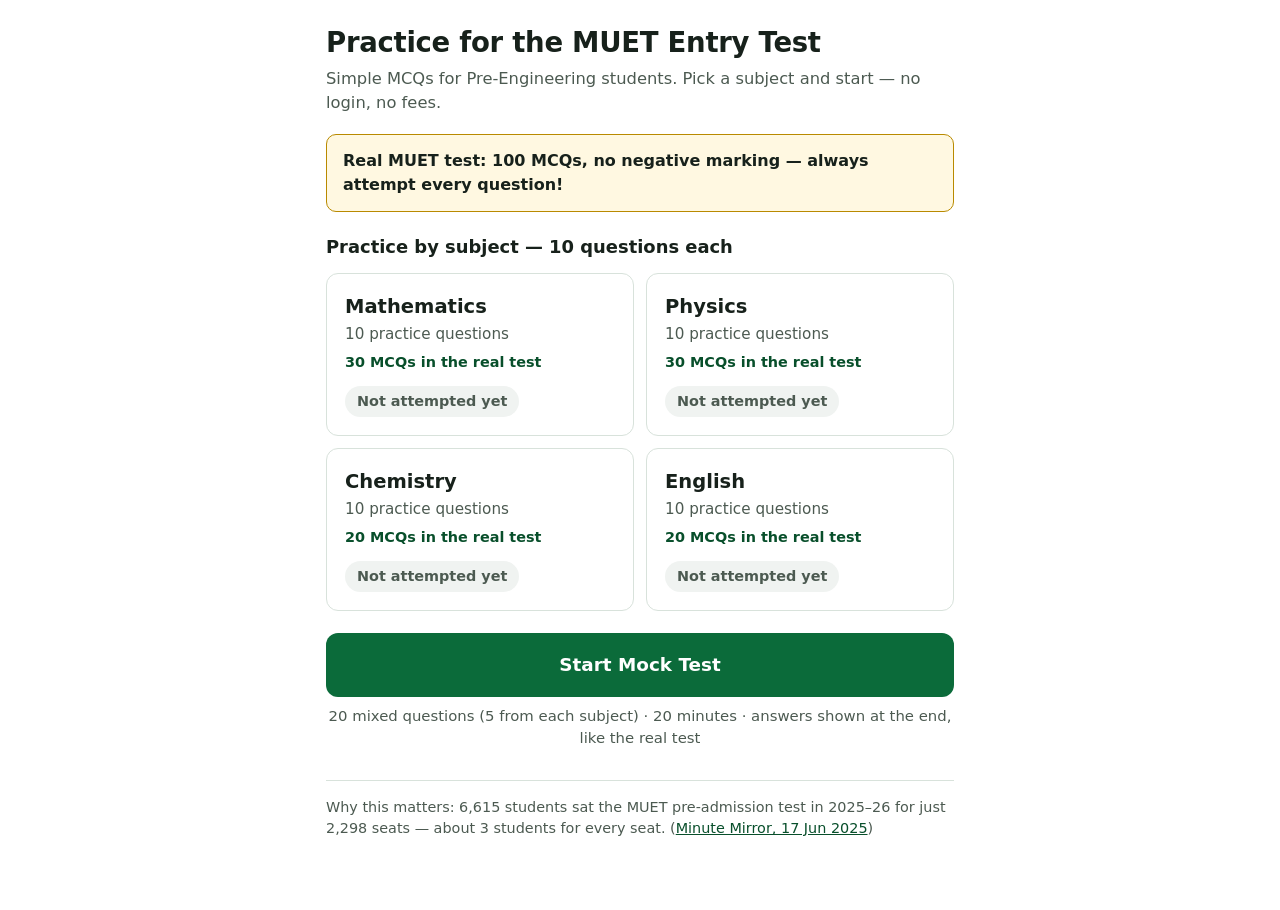
==== index.html @ 8d9f632a "Add MUET MCQ Practice App (index.html) and README" ====
<!doctype html>
<html lang="en">
  <head>
    <meta charset="utf-8" />
    <meta name="viewport" content="width=device-width, initial-scale=1, viewport-fit=cover" />
    <meta name="color-scheme" content="light" />
    <link rel="icon" href="data:," />
    <title>MUET MCQ Practice App</title>
    <style>
      :root{
        --green:#0b6b3a;
        --green-dark:#084f2b;
        --green-soft:#e7f4ec;
        --ink:#17211b;
        --muted:#4c5a51;
        --line:#d8e2db;
        --card:#ffffff;
        --bg:#ffffff;
        --correct-bg:#e3f5e9;
        --correct-line:#1c8a4a;
        --wrong-bg:#fdecec;
        --wrong-line:#c62f2f;
        --note-bg:#fff8e1;
        --note-line:#b98a00;
      }
      *{ box-sizing:border-box; }
      html{ -webkit-text-size-adjust:100%; }
      body{
        margin:0; background:var(--bg); color:var(--ink);
        font-family:"Segoe UI", system-ui, -apple-system, Roboto, "Helvetica Neue", Arial, sans-serif;
        font-size:17px; line-height:1.5;
      }
      button{ font:inherit; cursor:pointer; min-height:48px; }
      .wrap{ max-width:660px; margin:0 auto; padding:20px 16px 56px; }

      /* ---------- Home ---------- */
      .intro h1{ font-size:1.72rem; line-height:1.2; margin:6px 0 8px; letter-spacing:-.01em; }
      .intro p{ margin:0 0 4px; color:var(--muted); font-size:1.02rem; }
      .note{
        margin:18px 0 22px; padding:14px 16px;
        background:var(--note-bg); border:1.5px solid var(--note-line); border-radius:10px;
        font-weight:600; font-size:1rem;
      }
      h2.section{ font-size:1.12rem; margin:22px 0 12px; }
      .subjects{ display:grid; grid-template-columns:1fr; gap:12px; }
      @media (min-width:560px){ .subjects{ grid-template-columns:1fr 1fr; } }
      .subject-card{
        display:block; width:100%; text-align:left;
        background:var(--card); border:1.5px solid var(--line); border-radius:12px;
        padding:18px; color:var(--ink);
      }
      .subject-card:active{ border-color:var(--green); }
      .subject-card .s-name{ font-size:1.22rem; font-weight:700; display:block; }
      .subject-card .s-meta{ color:var(--muted); font-size:.95rem; display:block; margin-top:2px; }
      .subject-card .s-real{ display:block; margin-top:6px; font-size:.9rem; color:var(--green-dark); font-weight:600; }
      .best{
        display:inline-block; margin-top:12px; padding:5px 12px; border-radius:999px;
        background:var(--green-soft); color:var(--green-dark); font-weight:700; font-size:.9rem;
      }
      .best.none{ background:#f0f3f1; color:var(--muted); font-weight:600; }
      .mock-btn{
        display:block; width:100%; margin-top:22px; padding:18px;
        background:var(--green); color:#fff; border:none; border-radius:12px;
        font-size:1.15rem; font-weight:700; text-align:center;
      }
      .mock-btn:active{ background:var(--green-dark); }
      .mock-sub{ text-align:center; color:var(--muted); font-size:.93rem; margin:8px 0 0; }
      .fact{ margin-top:30px; padding-top:16px; border-top:1px solid var(--line); color:var(--muted); font-size:.9rem; }
      .fact a{ color:var(--green-dark); }

      /* ---------- Quiz ---------- */
      .quiz-top{ display:flex; align-items:center; justify-content:space-between; gap:12px; margin-bottom:10px; }
      .quiz-label{ font-weight:700; font-size:1.05rem; }
      .timer{
        font-variant-numeric:tabular-nums; font-weight:700; font-size:1.05rem;
        background:var(--green-soft); color:var(--green-dark);
        padding:6px 14px; border-radius:999px; white-space:nowrap;
      }
      .timer.low{ background:var(--wrong-bg); color:var(--wrong-line); }
      .progress-text{ color:var(--muted); font-size:.95rem; margin:0 0 6px; }
      .bar{ height:10px; background:#edf1ee; border-radius:999px; overflow:hidden; margin-bottom:22px; }
      .bar > div{ height:100%; background:var(--green); border-radius:999px; transition:width .25s ease; }
      @media (prefers-reduced-motion: reduce){ .bar > div{ transition:none; } }
      .q-text{ font-size:1.28rem; font-weight:700; line-height:1.35; margin:0 0 18px; }
      .options{ display:grid; gap:10px; }
      .opt{
        display:block; width:100%; text-align:left;
        background:#fff; border:1.5px solid var(--line); border-radius:10px;
        padding:14px 16px; font-size:1.05rem; color:var(--ink);
      }
      .opt .letter{ font-weight:700; color:var(--green-dark); margin-right:8px; }
      .opt.selected{ border-color:var(--green); background:var(--green-soft); }
      .opt.correct{ border-color:var(--correct-line); background:var(--correct-bg); }
      .opt.wrong{ border-color:var(--wrong-line); background:var(--wrong-bg); }
      .opt:disabled{ cursor:default; opacity:1; }
      .explain{
        margin-top:16px; padding:14px 16px; border-radius:10px;
        background:var(--green-soft); border:1.5px solid var(--green);
        font-size:1rem;
      }
      .explain .verdict{ font-weight:800; display:block; margin-bottom:4px; }
      .explain.bad{ background:var(--wrong-bg); border-color:var(--wrong-line); }
      .next-btn{
        display:block; width:100%; margin-top:18px; padding:15px;
        background:var(--green); color:#fff; border:none; border-radius:10px;
        font-size:1.08rem; font-weight:700;
      }
      .next-btn:active{ background:var(--green-dark); }
      .quit-btn{
        display:block; margin:14px auto 0; background:none; border:none; color:var(--muted);
        text-decoration:underline; min-height:44px; padding:8px 16px; font-size:.98rem;
      }

      /* ---------- Result ---------- */
      .result-box{ text-align:center; padding:26px 10px 6px; }
      .score-big{ font-size:3rem; font-weight:800; line-height:1; color:var(--green-dark); }
      .score-big small{ font-size:1.4rem; color:var(--muted); font-weight:600; }
      .pct{ font-size:1.15rem; font-weight:700; margin-top:8px; }
      .encourage{ color:var(--muted); font-size:1.05rem; margin:10px auto 0; max-width:44ch; }
      .result-actions{ display:grid; gap:10px; margin-top:24px; }
      .btn-primary{
        padding:15px; background:var(--green); color:#fff; border:none; border-radius:10px;
        font-size:1.08rem; font-weight:700; width:100%;
      }
      .btn-primary:active{ background:var(--green-dark); }
      .btn-secondary{
        padding:15px; background:#fff; color:var(--green-dark); border:1.5px solid var(--green); border-radius:10px;
        font-size:1.08rem; font-weight:700; width:100%;
      }
      h2.review-title{ font-size:1.2rem; margin:34px 0 6px; text-align:left; }
      .review-item{
        border:1.5px solid var(--line); border-radius:10px; padding:16px; margin-top:12px; text-align:left;
      }
      .review-item .r-sub{ font-size:.82rem; font-weight:700; letter-spacing:.04em; text-transform:uppercase; color:var(--green-dark); }
      .review-item .r-q{ font-weight:700; margin:4px 0 10px; font-size:1.05rem; }
      .review-item p{ margin:5px 0; font-size:.98rem; }
      .review-item .ok{ color:var(--correct-line); font-weight:700; }
      .review-item .bad{ color:var(--wrong-line); font-weight:700; }
      .review-item .r-expl{ color:var(--muted); margin-top:8px; }
      [hidden]{ display:none !important; }
    </style>
  </head>
  <body>
    <main class="wrap">

      <!-- ================= HOME ================= -->
      <section id="view-home">
        <div class="intro">
          <h1>Practice for the MUET Entry Test</h1>
          <p>Simple MCQs for Pre-Engineering students. Pick a subject and start — no login, no fees.</p>
        </div>

        <div class="note">Real MUET test: 100 MCQs, no negative marking — always attempt every question!</div>

        <h2 class="section">Practice by subject — 10 questions each</h2>
        <div class="subjects" id="subject-cards"></div>

        <button class="mock-btn" id="mock-start" type="button">Start Mock Test</button>
        <p class="mock-sub">20 mixed questions (5 from each subject) &middot; 20 minutes &middot; answers shown at the end, like the real test</p>

        <p class="fact">Why this matters: 6,615 students sat the MUET pre-admission test in 2025–26 for just 2,298 seats — about 3 students for every seat. (<a href="https://minutemirror.com.pk/muet-kicks-off-computerized-admission-tests-for-2025-26-intake-403327/" target="_blank" rel="noopener">Minute Mirror, 17 Jun 2025</a>)</p>
      </section>

      <!-- ================= QUIZ ================= -->
      <section id="view-quiz" hidden>
        <div class="quiz-top">
          <span class="quiz-label" id="quiz-label">Mathematics</span>
          <span class="timer" id="quiz-timer" hidden>20:00</span>
        </div>
        <p class="progress-text" id="progress-text">Question 1 of 10</p>
        <div class="bar"><div id="progress-bar" style="width:0%"></div></div>

        <p class="q-text" id="q-text"></p>
        <div class="options" id="q-options"></div>

        <div class="explain" id="q-explain" hidden>
          <span class="verdict" id="q-verdict"></span>
          <span id="q-explain-text"></span>
        </div>

        <button class="next-btn" id="q-next" type="button" hidden>Next Question</button>
        <button class="quit-btn" id="q-quit" type="button">Quit and go home</button>
      </section>

      <!-- ================= RESULT ================= -->
      <section id="view-result" hidden>
        <div class="result-box">
          <div class="score-big"><span id="r-score">0</span> <small id="r-total">/ 10</small></div>
          <div class="pct" id="r-pct"></div>
          <p class="encourage" id="r-message"></p>
          <div class="result-actions">
            <button class="btn-primary" id="r-again" type="button">Practice Again</button>
            <button class="btn-secondary" id="r-home" type="button">Home</button>
          </div>
        </div>
        <div id="review-wrap" hidden>
          <h2 class="review-title">Review your answers</h2>
          <div id="review-list"></div>
          <div class="result-actions">
            <button class="btn-secondary" id="r-home-2" type="button">Home</button>
          </div>
        </div>
      </section>

    </main>

    <script>
      "use strict";

      /* ============ QUESTION BANK (exactly as provided) ============ */
      var BANK = {
        math: {
          name: "Mathematics",
          real: "30 MCQs in the real test",
          questions: [
            { q: "If x + 5 = 12, then x = ?", opts: ["5", "7", "12", "17"], ans: 1, expl: "When a number crosses the = sign, + becomes −. So x = 12 − 5 = 7." },
            { q: "If x − 3 = 5, then x = ?", opts: ["2", "3", "8", "15"], ans: 2, expl: "Crossing the = sign, − becomes +. So x = 5 + 3 = 8." },
            { q: "What is 20% of 200?", opts: ["20", "40", "60", "100"], ans: 1, expl: "20% means 20 out of 100. 200 × 20/100 = 40." },
            { q: "7 × 8 = ?", opts: ["54", "56", "63", "72"], ans: 1, expl: "7 × 8 = 56." },
            { q: "If 3x = 15, then x = ?", opts: ["3", "5", "12", "45"], ans: 1, expl: "Divide both sides by 3: x = 15 ÷ 3 = 5." },
            { q: "What is the square of 9?", opts: ["18", "36", "81", "99"], ans: 2, expl: "Square means multiply the number by itself: 9 × 9 = 81." },
            { q: "Which number is prime?", opts: ["9", "15", "11", "21"], ans: 2, expl: "A prime number has only two factors: 1 and itself. 11 is prime." },
            { q: "1/2 + 1/4 = ?", opts: ["1/6", "2/6", "3/4", "1"], ans: 2, expl: "Make the bottom numbers equal: 1/2 = 2/4, so 2/4 + 1/4 = 3/4." },
            { q: "What is 2³?", opts: ["5", "6", "8", "9"], ans: 2, expl: "2³ = 2 × 2 × 2 = 8." },
            { q: "The angles of a triangle add up to:", opts: ["90°", "180°", "270°", "360°"], ans: 1, expl: "The three angles of any triangle always add up to 180 degrees." }
          ]
        },
        physics: {
          name: "Physics",
          real: "30 MCQs in the real test",
          questions: [
            { q: "Speed is calculated as:", opts: ["Distance × Time", "Distance ÷ Time", "Time ÷ Distance", "Distance + Time"], ans: 1, expl: "Speed = Distance ÷ Time." },
            { q: "The SI unit of force is:", opts: ["Joule", "Watt", "Newton", "Pascal"], ans: 2, expl: "Force is measured in newtons (N)." },
            { q: "A bus covers 60 km in 2 hours. Its speed is:", opts: ["120 km/h", "30 km/h", "62 km/h", "15 km/h"], ans: 1, expl: "Speed = 60 ÷ 2 = 30 km/h." },
            { q: "The SI unit of length is:", opts: ["Centimeter", "Metre", "Kilometer", "Inch"], ans: 1, expl: "The standard (SI) unit of length is the metre (m)." },
            { q: "Which of these is a scalar quantity?", opts: ["Speed", "Velocity", "Force", "Acceleration"], ans: 0, expl: "Speed has only size, no direction, so it is a scalar. The others have direction too." },
            { q: "Objects fall to the Earth because of:", opts: ["Magnetism", "Friction", "Gravity", "Pressure"], ans: 2, expl: "Gravity is the force that pulls objects toward the Earth." },
            { q: "The SI unit of energy is:", opts: ["Newton", "Joule", "Watt", "Volt"], ans: 1, expl: "Energy is measured in joules (J)." },
            { q: "A car moves at a constant speed of 10 m/s for 5 seconds. Distance covered = ?", opts: ["2 m", "15 m", "50 m", "100 m"], ans: 2, expl: "Distance = Speed × Time = 10 × 5 = 50 m." },
            { q: "Capacitive reactance (Xc) decreases when frequency:", opts: ["Decreases", "Increases", "Stays zero", "Becomes DC"], ans: 1, expl: "Xc = 1/(2πfC). When frequency f increases, Xc decreases." },
            { q: "At sea level, water boils at:", opts: ["90°C", "95°C", "100°C", "120°C"], ans: 2, expl: "At normal air pressure (sea level), water boils at 100°C." }
          ]
        },
        chemistry: {
          name: "Chemistry",
          real: "20 MCQs in the real test",
          questions: [
            { q: "The chemical formula of water is:", opts: ["CO2", "H2O", "O2", "H2"], ans: 1, expl: "Water is H2O." },
            { q: "One molecule of water has how many hydrogen atoms?", opts: ["1", "2", "3", "4"], ans: 1, expl: "H2O means 2 hydrogen atoms and 1 oxygen atom." },
            { q: "The smallest particle of an element is called:", opts: ["Molecule", "Atom", "Ion", "Cell"], ans: 1, expl: "Everything is made of atoms; an atom is the smallest part of an element." },
            { q: "The chemical symbol of sodium is:", opts: ["S", "So", "Na", "N"], ans: 2, expl: "Sodium's symbol is Na." },
            { q: "The pH of a neutral solution is:", opts: ["0", "7", "14", "1"], ans: 1, expl: "pH 7 is neutral. Below 7 is acidic, above 7 is basic." },
            { q: "Which of these is an acid?", opts: ["NaOH", "HCl", "NaCl", "CaCO3"], ans: 1, expl: "HCl (hydrochloric acid) is an acid." },
            { q: "The atomic number of oxygen is:", opts: ["6", "8", "16", "2"], ans: 1, expl: "Oxygen has 8 protons, so its atomic number is 8." },
            { q: "The formula of common salt is:", opts: ["KCl", "NaCl", "CaCl2", "NaOH"], ans: 1, expl: "Common salt is sodium chloride, NaCl." },
            { q: "Plants take in which gas for photosynthesis?", opts: ["Oxygen", "Nitrogen", "Carbon dioxide", "Hydrogen"], ans: 2, expl: "Plants use carbon dioxide (CO2) and release oxygen." },
            { q: "H2SO4 is the formula of:", opts: ["Hydrochloric acid", "Nitric acid", "Sulfuric acid", "Acetic acid"], ans: 2, expl: "H2SO4 is sulfuric acid." }
          ]
        },
        english: {
          name: "English",
          real: "20 MCQs in the real test",
          questions: [
            { q: "The synonym of “happy” is:", opts: ["Sad", "Glad", "Angry", "Tired"], ans: 1, expl: "Glad means happy." },
            { q: "The antonym of “big” is:", opts: ["Large", "Huge", "Small", "Wide"], ans: 2, expl: "The opposite of big is small." },
            { q: "The past tense of “go” is:", opts: ["Goed", "Went", "Gone to", "Going"], ans: 1, expl: "Go → went (past) → gone." },
            { q: "Choose the correct sentence:", opts: ["He go to school daily.", "He goes to school daily.", "He going to school daily.", "He gone to school daily."], ans: 1, expl: "With he/she/it, we add -s or -es to the verb: he goes." },
            { q: "The plural of “child” is:", opts: ["Childs", "Children", "Childes", "Childrens"], ans: 1, expl: "Child is irregular: its plural is children." },
            { q: "Which word is a noun?", opts: ["Run", "Quickly", "Book", "Happy"], ans: 2, expl: "A noun is a person, place or thing. Book is a thing." },
            { q: "She has ___ apple.", opts: ["a", "an", "the to", "two"], ans: 1, expl: "We use “an” before words starting with a vowel sound: an apple." },
            { q: "The synonym of “fast” is:", opts: ["Slow", "Quick", "Late", "Weak"], ans: 1, expl: "Quick means fast." },
            { q: "Choose the correct spelling:", opts: ["Beautifull", "Beautiful", "Biutiful", "Beautyful"], ans: 1, expl: "The correct spelling is B-E-A-U-T-I-F-U-L." },
            { q: "He is afraid ___ dogs.", opts: ["from", "of", "with", "by"], ans: 1, expl: "The correct phrase is “afraid of”." }
          ]
        }
      };

      var SUBJECT_KEYS = ["math", "physics", "chemistry", "english"];
      var LETTERS = ["A", "B", "C", "D"];

      /* Best scores for this session only (kept in memory, nothing is saved). */
      var bestScores = { math: null, physics: null, chemistry: null, english: null };

      /* ============ ELEMENTS ============ */
      var el = function (id) { return document.getElementById(id); };
      var viewHome = el("view-home"), viewQuiz = el("view-quiz"), viewResult = el("view-result");

      function show(view) {
        viewHome.hidden = view !== viewHome;
        viewQuiz.hidden = view !== viewQuiz;
        viewResult.hidden = view !== viewResult;
        window.scrollTo(0, 0);
      }

      /* ============ HOME ============ */
      function renderHome() {
        var wrap = el("subject-cards");
        wrap.innerHTML = "";
        SUBJECT_KEYS.forEach(function (key) {
          var s = BANK[key];
          var card = document.createElement("button");
          card.type = "button";
          card.className = "subject-card";
          var best = bestScores[key];
          card.innerHTML =
            '<span class="s-name"></span>' +
            '<span class="s-meta">10 practice questions</span>' +
            '<span class="s-real"></span>' +
            (best === null
              ? '<span class="best none">Not attempted yet</span>'
              : '<span class="best">Best score: ' + best + ' / 10</span>');
          card.querySelector(".s-name").textContent = s.name;
          card.querySelector(".s-real").textContent = s.real;
          card.addEventListener("click", function () { startPractice(key); });
          wrap.appendChild(card);
        });
        show(viewHome);
      }

      /* ============ QUIZ STATE ============ */
      var quiz = null;      // { mode, subjectKey, items:[{subject, q, opts, ans, expl}], index, score, answers:[], answered }
      var timerId = null;
      var timeLeft = 0;

      function shuffle(arr) {
        var a = arr.slice();
        for (var i = a.length - 1; i > 0; i--) {
          var j = Math.floor(Math.random() * (i + 1));
          var t = a[i]; a[i] = a[j]; a[j] = t;
        }
        return a;
      }

      function stopTimer() {
        if (timerId !== null) { clearInterval(timerId); timerId = null; }
      }

      function startPractice(key) {
        stopTimer();
        var s = BANK[key];
        var items = s.questions.map(function (item) {
          return { subject: s.name, q: item.q, opts: item.opts, ans: item.ans, expl: item.expl };
        });
        quiz = { mode: "practice", subjectKey: key, title: s.name + " — Practice", items: items, index: 0, score: 0, answers: [], answered: false, selected: -1 };
        el("quiz-timer").hidden = true;
        show(viewQuiz);
        renderQuestion();
      }

      function startMock() {
        stopTimer();
        var items = [];
        SUBJECT_KEYS.forEach(function (key) {
          var s = BANK[key];
          var picked = shuffle(s.questions).slice(0, 5);
          picked.forEach(function (item) {
            items.push({ subject: s.name, q: item.q, opts: item.opts, ans: item.ans, expl: item.expl });
          });
        });
        items = shuffle(items);
        quiz = { mode: "mock", subjectKey: null, title: "Mock Test", items: items, index: 0, score: 0, answers: [], answered: false, selected: -1 };
        timeLeft = 20 * 60;
        var timerEl = el("quiz-timer");
        timerEl.hidden = false;
        updateTimerDisplay();
        timerId = setInterval(function () {
          timeLeft--;
          updateTimerDisplay();
          if (timeLeft <= 0) { finishQuiz(true); }
        }, 1000);
        show(viewQuiz);
        renderQuestion();
      }

      function updateTimerDisplay() {
        var m = Math.floor(timeLeft / 60);
        var s = timeLeft % 60;
        var timerEl = el("quiz-timer");
        timerEl.textContent = (m < 10 ? "0" : "") + m + ":" + (s < 10 ? "0" : "") + s;
        timerEl.classList.toggle("low", timeLeft <= 60);
      }

      function renderQuestion() {
        var item = quiz.items[quiz.index];
        var total = quiz.items.length;
        el("quiz-label").textContent = quiz.title;
        el("progress-text").textContent = "Question " + (quiz.index + 1) + " of " + total;
        el("progress-bar").style.width = ((quiz.index) / total * 100) + "%";
        el("q-text").textContent = item.q;
        el("q-explain").hidden = true;
        var nextBtn = el("q-next");
        nextBtn.hidden = quiz.mode === "practice"; // practice: Next appears after answering
        nextBtn.textContent = quiz.index === total - 1
          ? (quiz.mode === "mock" ? "Finish Test" : "See My Score")
          : "Next Question";
        quiz.answered = false;
        quiz.selected = -1;

        var box = el("q-options");
        box.innerHTML = "";
        item.opts.forEach(function (optText, i) {
          var b = document.createElement("button");
          b.type = "button";
          b.className = "opt";
          var letter = document.createElement("span");
          letter.className = "letter";
          letter.textContent = LETTERS[i] + ".";
          b.appendChild(letter);
          b.appendChild(document.createTextNode(optText));
          b.addEventListener("click", function () { onOptionTap(i); });
          box.appendChild(b);
        });
      }

      function onOptionTap(i) {
        var item = quiz.items[quiz.index];
        if (quiz.mode === "practice") {
          if (quiz.answered) return;
          quiz.answered = true;
          quiz.answers[quiz.index] = i;
          var buttons = el("q-options").children;
          for (var k = 0; k < buttons.length; k++) {
            buttons[k].disabled = true;
            if (k === item.ans) buttons[k].classList.add("correct");
            else if (k === i) buttons[k].classList.add("wrong");
          }
          var isRight = i === item.ans;
          if (isRight) quiz.score++;
          var box = el("q-explain");
          box.hidden = false;
          box.classList.toggle("bad", !isRight);
          el("q-verdict").textContent = isRight ? "Correct! Well done." : "Not correct. The right answer is: " + item.opts[item.ans];
          el("q-explain-text").textContent = item.expl;
          el("progress-bar").style.width = ((quiz.index + 1) / quiz.items.length * 100) + "%";
          el("q-next").hidden = false;
        } else {
          // Mock: just record the choice, no feedback.
          quiz.selected = i;
          quiz.answers[quiz.index] = i;
          var buttons2 = el("q-options").children;
          for (var k2 = 0; k2 < buttons2.length; k2++) {
            buttons2[k2].classList.toggle("selected", k2 === i);
          }
        }
      }

      el("q-next").addEventListener("click", function () {
        if (!quiz) return;
        if (quiz.mode === "mock" && quiz.selected === -1 && quiz.answers[quiz.index] === undefined) {
          quiz.answers[quiz.index] = -1; // skipped
        }
        if (quiz.index < quiz.items.length - 1) {
          quiz.index++;
          renderQuestion();
        } else {
          finishQuiz(false);
        }
      });

      el("q-quit").addEventListener("click", function () {
        stopTimer();
        quiz = null;
        renderHome();
      });

      /* ============ RESULTS ============ */
      function encourage(pct) {
        if (pct >= 80) return "Excellent work! You are preparing the right way. Keep this speed up and try the Mock Test next.";
        if (pct >= 50) return "Good job! You are getting there. Read the explanations once more and try again — every try makes you stronger.";
        return "Do not worry — this is exactly why we practice. Your basics will become strong step by step. Read each explanation slowly and try again.";
      }

      function finishQuiz(timeUp) {
        stopTimer();
        if (quiz.mode === "mock") {
          var score = 0;
          quiz.items.forEach(function (item, i) {
            if (quiz.answers[i] === item.ans) score++;
          });
          quiz.score = score;
        }
        var total = quiz.items.length;
        var pct = Math.round(quiz.score / total * 100);

        if (quiz.mode === "practice" && quiz.subjectKey) {
          var prev = bestScores[quiz.subjectKey];
          if (prev === null || quiz.score > prev) bestScores[quiz.subjectKey] = quiz.score;
        }

        el("r-score").textContent = quiz.score;
        el("r-total").textContent = "/ " + total;
        el("r-pct").textContent = pct + "% correct" + (timeUp ? " — time finished!" : "");
        el("r-message").textContent = encourage(pct);
        el("r-again").textContent = quiz.mode === "mock" ? "Take Mock Test Again" : "Practice Again";

        var reviewWrap = el("review-wrap");
        if (quiz.mode === "mock") {
          reviewWrap.hidden = false;
          var list = el("review-list");
          list.innerHTML = "";
          quiz.items.forEach(function (item, i) {
            var userAns = quiz.answers[i];
            var isRight = userAns === item.ans;
            var div = document.createElement("div");
            div.className = "review-item";
            var userText = (userAns === undefined || userAns === -1) ? "Not answered" : item.opts[userAns];
            div.innerHTML =
              '<span class="r-sub"></span>' +
              '<p class="r-q"></p>' +
              '<p>Your answer: <span class="' + (isRight ? "ok" : "bad") + '"></span></p>' +
              '<p>Correct answer: <span class="ok"></span></p>' +
              '<p class="r-expl"></p>';
            div.querySelector(".r-sub").textContent = "Question " + (i + 1) + " · " + item.subject + (isRight ? " · ✓ Correct" : " · ✗ Wrong");
            div.querySelector(".r-q").textContent = item.q;
            div.querySelectorAll("p")[1].querySelector("span").textContent = userText;
            div.querySelectorAll("p")[2].querySelector("span").textContent = item.opts[item.ans];
            div.querySelector(".r-expl").textContent = item.expl;
            list.appendChild(div);
          });
        } else {
          reviewWrap.hidden = true;
        }
        show(viewResult);
      }

      el("r-again").addEventListener("click", function () {
        if (!quiz) { renderHome(); return; }
        if (quiz.mode === "mock") startMock();
        else startPractice(quiz.subjectKey);
      });
      el("r-home").addEventListener("click", renderHome);
      el("r-home-2").addEventListener("click", renderHome);
      el("mock-start").addEventListener("click", startMock);

      renderHome();
    </script>
  </body>
</html>
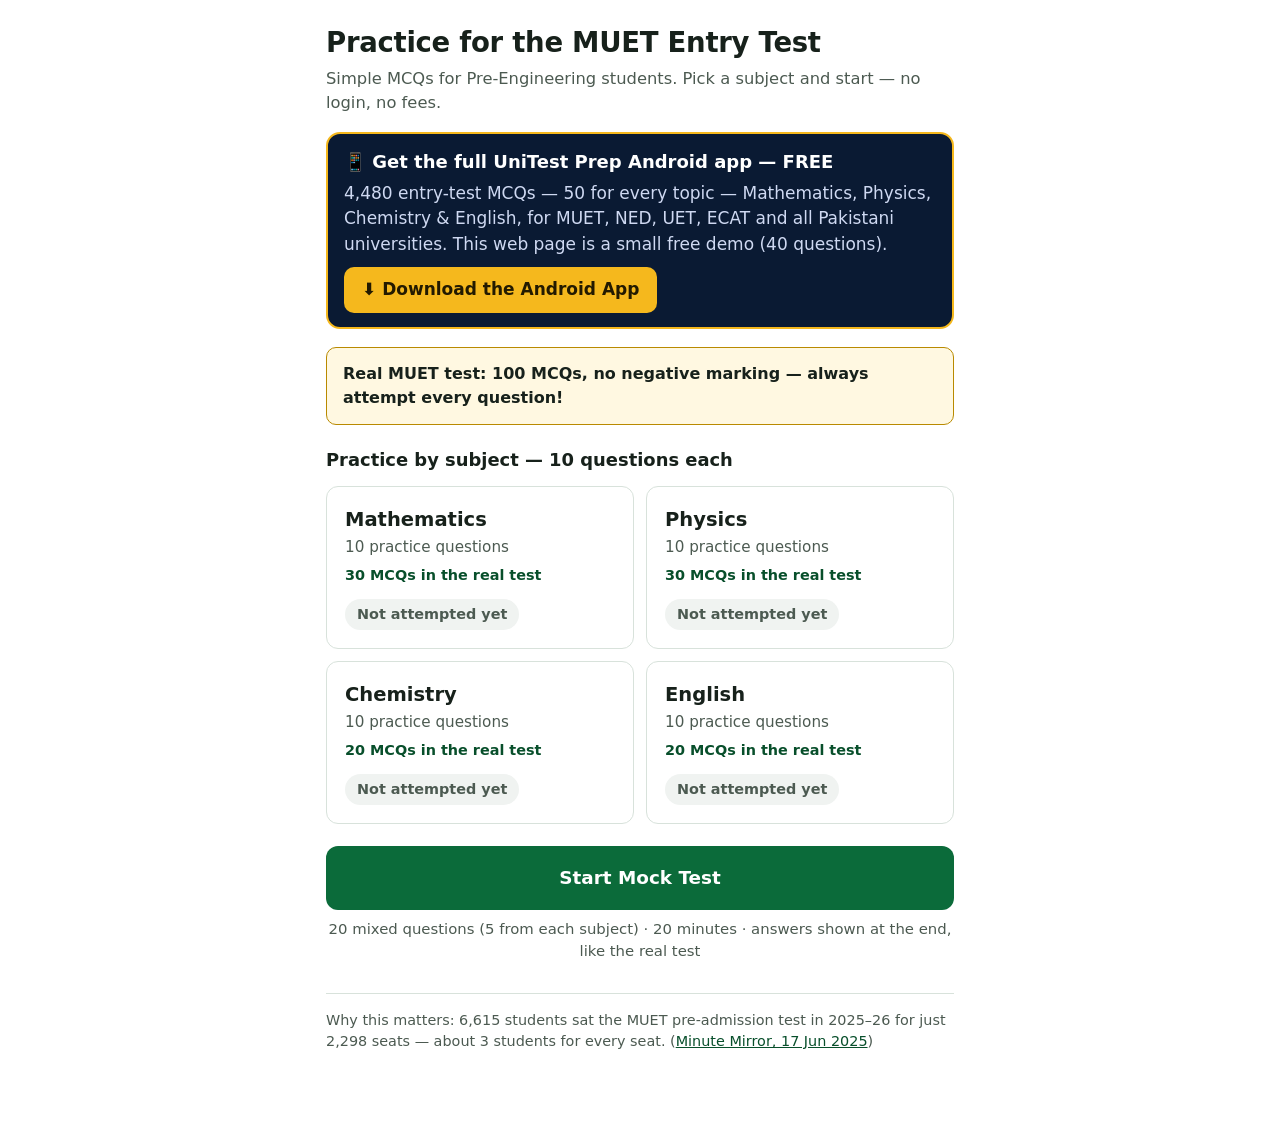
==== commit 39de22c1: "UniTest Prep public web page: new title/meta for search, Android app download banner, README links" ====
--- a/index.html
+++ b/index.html
@@ -4,8 +4,9 @@
     <meta charset="utf-8" />
     <meta name="viewport" content="width=device-width, initial-scale=1, viewport-fit=cover" />
     <meta name="color-scheme" content="light" />
+    <meta name="description" content="UniTest Prep: 4,480 entry test MCQs for MUET, NED, UET and ECAT — Mathematics, Physics, Chemistry and English. Free Android app plus a free online practice demo." />
     <link rel="icon" href="data:," />
-    <title>MUET MCQ Practice App</title>
+    <title>UniTest Prep — Entry Test MCQ Practice | 4,480 MCQs Android App</title>
     <style>
       :root{
         --green:#0b6b3a;
@@ -148,6 +149,12 @@
         <div class="intro">
           <h1>Practice for the MUET Entry Test</h1>
           <p>Simple MCQs for Pre-Engineering students. Pick a subject and start — no login, no fees.</p>
+        </div>
+
+        <div style="background:#0a1a33;border:2px solid #f5b81d;border-radius:14px;padding:14px 16px;margin:16px 0;color:#ffffff">
+          <div style="font-size:18px;font-weight:700">📱 Get the full UniTest Prep Android app — FREE</div>
+          <p style="margin:6px 0 10px;color:#cfd9f2">4,480 entry-test MCQs — 50 for every topic — Mathematics, Physics, Chemistry &amp; English, for MUET, NED, UET, ECAT and all Pakistani universities. This web page is a small free demo (40 questions).</p>
+          <a href="https://drive.google.com/uc?id=1kF0AWDSx5WfLgStzgMFshvBc70C6l7I1&amp;export=download" style="display:inline-block;background:#f5b81d;color:#231a00;font-weight:700;padding:10px 18px;border-radius:10px;text-decoration:none">⬇ Download the Android App</a>
         </div>
 
         <div class="note">Real MUET test: 100 MCQs, no negative marking — always attempt every question!</div>
